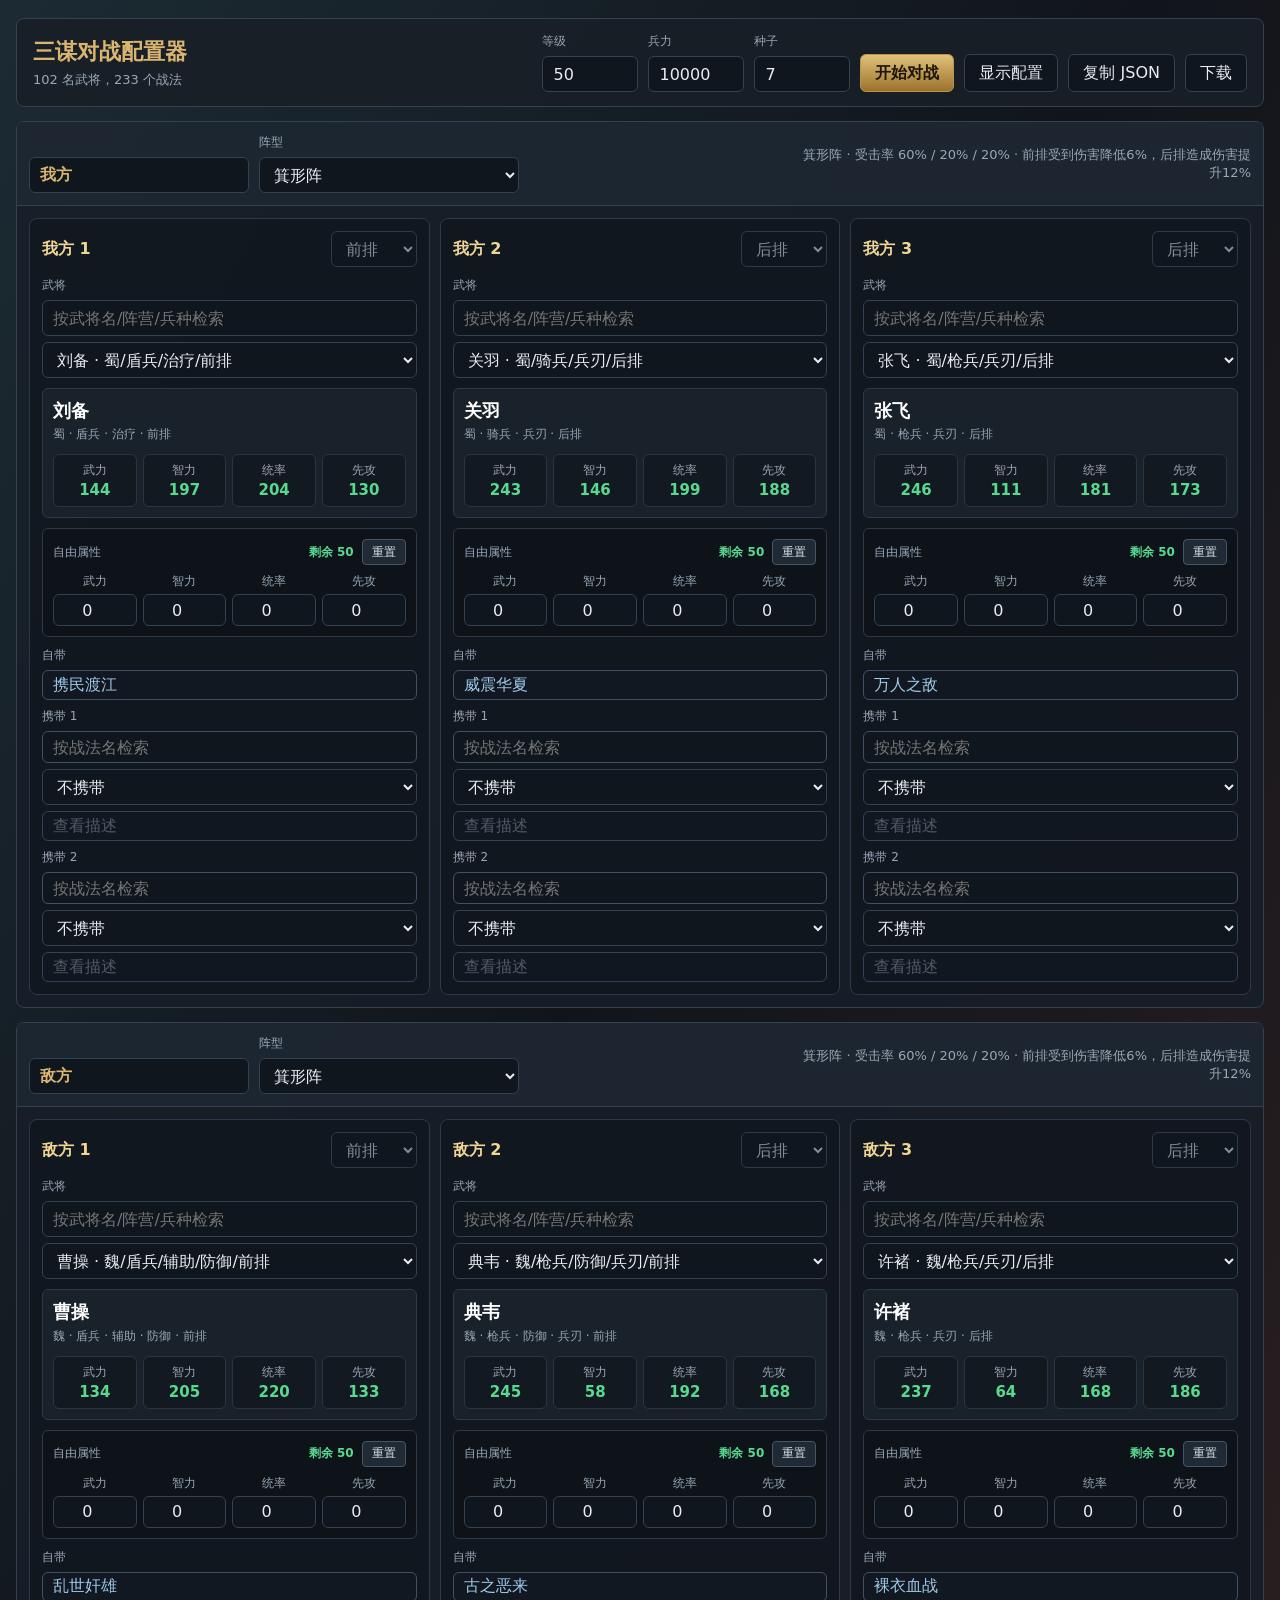
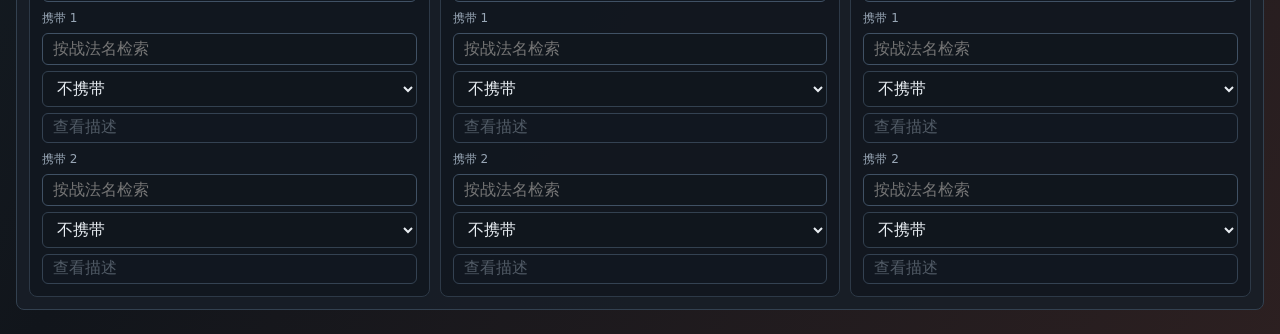
==== web/index.html @ d530744b "Initial release of Sanmou battle simulator" ====
<!doctype html>
<html lang="zh-CN">
  <head>
    <meta charset="utf-8" />
    <meta name="viewport" content="width=device-width, initial-scale=1" />
    <title>三谋对战配置器</title>
    <link rel="stylesheet" href="./styles.css?v=20260917-round-nav" />
  </head>
  <body>
    <main class="app-shell">
      <header class="topbar">
        <div>
          <h1>三谋对战配置器</h1>
          <p id="dataStatus">读取本地数据中...</p>
        </div>
        <div class="actions">
          <label class="field compact">
            <span>等级</span>
            <input id="levelInput" type="number" min="5" max="50" value="50" />
          </label>
          <label class="field compact">
            <span>兵力</span>
            <input id="troopsInput" type="number" min="1" step="100" value="10000" />
          </label>
          <label class="field compact">
            <span>种子</span>
            <input id="seedInput" type="number" value="7" />
          </label>
          <button id="simulateButton" class="primary-button" type="button">开始对战</button>
          <button id="toggleConfigButton" type="button" aria-expanded="false">显示配置</button>
          <button id="copyButton" type="button">复制 JSON</button>
          <button id="downloadButton" type="button">下载</button>
        </div>
      </header>

      <section class="workspace" id="workspace">
        <section class="teams" id="teams"></section>
        <aside class="preview" id="configPreview" hidden>
          <div class="preview-head">
            <h2>对战配置</h2>
            <button id="resetButton" type="button">重置</button>
          </div>
          <pre id="jsonOutput"></pre>
        </aside>
      </section>

      <section id="battleResult" class="battle-result" hidden>
        <div id="battleSummary" class="battle-summary"></div>
        <div id="battleStats" class="battle-stats"></div>
        <details class="battle-log-panel">
          <summary>查看逐回合战斗明细</summary>
          <div class="battle-log-layout">
            <nav id="battleRoundNav" class="battle-round-nav" aria-label="战报回合"></nav>
            <div id="battleLog" tabindex="0" aria-label="逐回合战斗明细"></div>
          </div>
        </details>
      </section>
    </main>
    <div id="generalStateTooltip" class="general-state-tooltip" role="dialog" aria-label="武将当前状态" hidden></div>
    <div id="skillDescriptionDialog" class="skill-description-dialog" role="dialog" aria-labelledby="skillDescriptionTitle" hidden>
      <div class="skill-description-panel">
        <button class="skill-description-close" type="button" aria-label="关闭战法描述">×</button>
        <div class="skill-description-kicker">满级原始文本描述</div>
        <h2 id="skillDescriptionTitle"></h2>
        <div id="skillDescriptionMeta" class="skill-description-meta"></div>
        <p id="skillDescriptionText" class="skill-description-text"></p>
      </div>
    </div>

    <template id="teamTemplate">
      <article class="team-panel">
        <div class="team-head">
          <div class="team-title">
            <input class="team-name" />
            <label class="field formation-field">
              <span>阵型</span>
              <select class="formation-select"></select>
            </label>
          </div>
          <span class="team-meta"></span>
        </div>
        <div class="slots"></div>
      </article>
    </template>

    <template id="slotTemplate">
      <article class="general-slot">
        <div class="slot-title">
          <span class="slot-index"></span>
          <select class="position-select" aria-label="阵位">
            <option value="front">前排</option>
            <option value="back">后排</option>
          </select>
        </div>
        <label class="field">
          <span class="general-label">武将</span>
          <input class="general-search" type="search" placeholder="按武将名/阵营/兵种检索" />
          <select class="general-select"></select>
        </label>
        <div class="general-card">
          <div>
            <strong class="general-name">-</strong>
            <span class="general-tags"></span>
          </div>
          <dl class="stats">
            <div><dt>武力</dt><dd data-stat="force">0</dd></div>
            <div><dt>智力</dt><dd data-stat="intellect">0</dd></div>
            <div><dt>统率</dt><dd data-stat="command">0</dd></div>
            <div><dt>先攻</dt><dd data-stat="initiative">0</dd></div>
          </dl>
        </div>
        <div class="allocation">
          <div class="allocation-head">
            <span>自由属性</span>
            <div class="allocation-actions">
              <strong class="allocation-left">剩余 50</strong>
              <button class="allocation-reset" type="button" title="重置自由属性">重置</button>
            </div>
          </div>
          <div class="allocation-grid">
            <label>
              <span>武力</span>
              <input class="alloc-input" data-alloc="force" type="number" min="0" max="50" value="0" />
            </label>
            <label>
              <span>智力</span>
              <input class="alloc-input" data-alloc="intellect" type="number" min="0" max="50" value="0" />
            </label>
            <label>
              <span>统率</span>
              <input class="alloc-input" data-alloc="command" type="number" min="0" max="50" value="0" />
            </label>
            <label>
              <span>先攻</span>
              <input class="alloc-input" data-alloc="initiative" type="number" min="0" max="50" value="0" />
            </label>
          </div>
        </div>
        <div class="skills">
          <label class="field">
            <span>自带</span>
            <button class="skill-detail-button innate-skill" type="button" aria-controls="skillDescriptionDialog" aria-expanded="false" disabled>未配置</button>
          </label>
          <label class="field">
            <span>携带 1</span>
            <input class="skill-search" data-skill-search="1" type="search" placeholder="按战法名检索" />
            <select class="extra-skill" data-skill-slot="1"></select>
            <button class="skill-detail-button" data-skill-detail="1" type="button" aria-controls="skillDescriptionDialog" aria-expanded="false" disabled>查看描述</button>
          </label>
          <label class="field">
            <span>携带 2</span>
            <input class="skill-search" data-skill-search="2" type="search" placeholder="按战法名检索" />
            <select class="extra-skill" data-skill-slot="2"></select>
            <button class="skill-detail-button" data-skill-detail="2" type="button" aria-controls="skillDescriptionDialog" aria-expanded="false" disabled>查看描述</button>
          </label>
        </div>
      </article>
    </template>

    <script src="./app.js?v=20260917-round-nav"></script>
  </body>
</html>
---- web/styles.css ----
:root {
  color-scheme: dark;
  --bg: #11151b;
  --panel: #181f27;
  --panel-2: #202a35;
  --line: #334150;
  --text: #e8edf2;
  --muted: #99a7b6;
  --gold: #d9b56f;
  --green: #59d990;
  --red: #d96a59;
  --focus: #82b1ff;
}

* {
  box-sizing: border-box;
}

body {
  margin: 0;
  min-height: 100vh;
  background:
    linear-gradient(120deg, rgba(29, 46, 55, 0.88), rgba(17, 21, 27, 0.98) 48%, rgba(50, 34, 34, 0.82)),
    var(--bg);
  color: var(--text);
  font-family:
    "Microsoft YaHei",
    "PingFang SC",
    "Noto Sans CJK SC",
    system-ui,
    sans-serif;
}

button,
input,
select {
  font: inherit;
}

button,
select,
input {
  border: 1px solid var(--line);
  background: #10161d;
  color: var(--text);
  border-radius: 6px;
}

button {
  min-height: 38px;
  padding: 0 14px;
  cursor: pointer;
}

button:hover {
  border-color: var(--gold);
  color: #fff2cd;
}

.primary-button {
  border-color: #b99551;
  background: linear-gradient(180deg, #e0c27b, #9c722b);
  color: #1c1509;
  font-weight: 700;
}

.primary-button:hover {
  border-color: #f2d892;
  color: #0e0902;
}

input,
select {
  width: 100%;
  min-height: 36px;
  padding: 0 10px;
}

input:focus,
select:focus,
button:focus {
  outline: 2px solid color-mix(in srgb, var(--focus), transparent 50%);
  outline-offset: 1px;
}

select:disabled {
  color: var(--muted);
  cursor: not-allowed;
  opacity: 0.82;
}

.app-shell {
  width: min(1540px, calc(100vw - 32px));
  margin: 0 auto;
  padding: 18px 0 24px;
}

.topbar {
  display: flex;
  align-items: center;
  justify-content: space-between;
  gap: 16px;
  padding: 14px 16px;
  border: 1px solid var(--line);
  background: rgba(24, 31, 39, 0.92);
  border-radius: 8px;
}

h1,
h2,
p {
  margin: 0;
}

h1 {
  color: var(--gold);
  font-size: 22px;
  font-weight: 700;
}

h2 {
  font-size: 16px;
  color: #f0d695;
}

#dataStatus {
  margin-top: 4px;
  color: var(--muted);
  font-size: 13px;
}

.actions {
  display: flex;
  align-items: end;
  gap: 10px;
}

.field {
  display: grid;
  gap: 6px;
}

.field span {
  color: var(--muted);
  font-size: 12px;
}

.field.compact {
  width: 96px;
}

.workspace {
  display: grid;
  grid-template-columns: minmax(0, 1fr);
  gap: 14px;
  margin-top: 14px;
}

.workspace.show-config {
  grid-template-columns: minmax(720px, 1fr) minmax(420px, 0.5fr);
}

.preview[hidden] {
  display: none;
}

.teams {
  display: grid;
  gap: 14px;
}

.team-panel,
.preview {
  border: 1px solid var(--line);
  background: rgba(24, 31, 39, 0.9);
  border-radius: 8px;
}

.team-head,
.preview-head {
  display: flex;
  align-items: center;
  justify-content: space-between;
  gap: 12px;
  padding: 12px;
  border-bottom: 1px solid var(--line);
  background: rgba(32, 42, 53, 0.68);
}

.team-name {
  max-width: 220px;
  color: var(--gold);
  font-weight: 700;
}

.team-title {
  display: grid;
  grid-template-columns: minmax(150px, 220px) minmax(170px, 260px);
  align-items: end;
  gap: 10px;
}

.formation-field {
  min-width: 0;
}

.team-meta {
  color: var(--muted);
  font-size: 13px;
  max-width: 460px;
  text-align: right;
}

.slots {
  display: grid;
  grid-template-columns: repeat(3, minmax(0, 1fr));
  gap: 10px;
  padding: 12px;
}

.general-slot {
  display: grid;
  gap: 10px;
  min-width: 0;
  padding: 12px;
  border: 1px solid #2d3947;
  background: rgba(16, 22, 29, 0.72);
  border-radius: 8px;
}

.slot-title {
  display: flex;
  align-items: center;
  justify-content: space-between;
  gap: 10px;
}

.slot-index {
  color: #f0d695;
  font-weight: 700;
}

.position-select {
  width: 86px;
}

.general-card {
  min-height: 102px;
  padding: 10px;
  border: 1px solid #2d3947;
  background: rgba(32, 42, 53, 0.55);
  border-radius: 6px;
}

.general-name {
  display: block;
  color: #ffffff;
  font-size: 18px;
  line-height: 1.35;
}

.general-tags {
  display: block;
  margin-top: 3px;
  color: var(--muted);
  font-size: 12px;
  min-height: 18px;
}

.stats {
  display: grid;
  grid-template-columns: repeat(4, minmax(0, 1fr));
  gap: 6px;
  margin: 10px 0 0;
}

.stats div {
  min-width: 0;
  padding: 7px 6px;
  border: 1px solid #2b3541;
  background: #121920;
  border-radius: 6px;
  text-align: center;
}

.stats dt {
  color: var(--muted);
  font-size: 12px;
}

.stats dd {
  margin: 2px 0 0;
  color: var(--green);
  font-size: 15px;
  font-weight: 700;
}

.allocation {
  display: grid;
  gap: 8px;
  padding: 10px;
  border: 1px solid #2d3947;
  background: rgba(13, 18, 24, 0.74);
  border-radius: 6px;
}

.allocation-head {
  display: flex;
  align-items: center;
  justify-content: space-between;
  gap: 8px;
  color: var(--muted);
  font-size: 12px;
}

.allocation-left {
  color: var(--green);
  font-size: 12px;
}

.allocation-left.over {
  color: var(--red);
}

.allocation-actions {
  display: flex;
  align-items: center;
  gap: 8px;
}

.allocation-reset {
  min-height: 26px;
  padding: 3px 9px;
  border: 1px solid #455466;
  border-radius: 4px;
  color: #d9e1e8;
  background: #202a34;
  font-size: 12px;
  cursor: pointer;
}

.allocation-reset:hover {
  border-color: var(--gold);
  color: var(--gold);
}

.allocation-grid {
  display: grid;
  grid-template-columns: repeat(4, minmax(0, 1fr));
  gap: 6px;
}

.allocation-grid label {
  display: grid;
  gap: 4px;
  min-width: 0;
}

.allocation-grid span {
  color: var(--muted);
  font-size: 12px;
  text-align: center;
}

.allocation-grid input {
  min-height: 32px;
  padding: 0 4px;
  text-align: center;
}

.skills {
  display: grid;
  gap: 8px;
}

.skill-search {
  min-height: 32px;
  border-color: #405164;
}

.innate-skill {
  color: #f0d695;
}

.skill-detail-button {
  min-height: 30px;
  padding: 0 10px;
  border-color: #405164;
  color: #9fc9e8;
  background: rgba(17, 25, 34, 0.9);
  text-align: left;
  overflow: hidden;
  text-overflow: ellipsis;
  white-space: nowrap;
}

.skill-detail-button:disabled {
  color: #66717d;
  cursor: not-allowed;
  opacity: 0.75;
}

.preview {
  min-height: 720px;
  overflow: hidden;
}

.battle-result {
  margin-top: 14px;
  overflow: hidden;
  border: 1px solid var(--line);
  border-radius: 8px;
  background: rgba(13, 18, 24, 0.72);
}

.battle-summary {
  padding: 14px;
  border-bottom: 1px solid var(--line);
  background: rgba(32, 42, 53, 0.74);
  color: var(--text);
}

.report-scoreboard {
  display: grid;
  grid-template-columns: minmax(0, 1fr) 150px minmax(0, 1fr);
  align-items: center;
  gap: 18px;
}

.team-score {
  display: grid;
  gap: 7px;
  min-width: 0;
}

.team-score.right {
  text-align: right;
}

.team-score-head,
.team-score-values {
  display: flex;
  align-items: center;
  justify-content: space-between;
  gap: 12px;
}

.team-score-head strong {
  overflow: hidden;
  color: var(--gold);
  font-size: 18px;
  text-overflow: ellipsis;
  white-space: nowrap;
}

.team-score-head span,
.team-score-values {
  color: var(--muted);
  font-size: 13px;
}

.team-score-values b {
  color: #d7e8f8;
  font-weight: 600;
}

.team-score.right .team-score-head,
.team-score.right .team-score-values {
  flex-direction: row-reverse;
}

.troop-track {
  height: 7px;
  overflow: hidden;
  border: 1px solid #2f3b48;
  border-radius: 3px;
  background: #0b1015;
}

.troop-track span {
  display: block;
  height: 100%;
  background: #57b9e8;
}

.team-score.right .troop-track span,
.report-team.enemy .troop-track span {
  margin-left: auto;
  background: #ef6b62;
}

.battle-outcome {
  display: grid;
  justify-items: center;
  gap: 2px;
  text-align: center;
}

.battle-outcome span {
  color: var(--gold);
  font-size: 13px;
}

.battle-outcome strong {
  color: var(--green);
  font-family: STKaiti, KaiTi, serif;
  font-size: 52px;
  line-height: 1;
}

.battle-outcome small {
  color: var(--muted);
  font-size: 12px;
}

.battle-stats {
  padding: 14px;
}

.report-armies {
  display: grid;
  grid-template-columns: repeat(2, minmax(0, 1fr));
  gap: 14px;
}

.report-team {
  min-width: 0;
  border: 1px solid #2b3744;
  background: rgba(16, 22, 29, 0.72);
}

.report-team h3 {
  margin: 0;
  padding: 9px 11px;
  border-bottom: 1px solid #2b3744;
  color: #76cfff;
  font-size: 13px;
}

.report-team.enemy h3 {
  color: #ff8b82;
  text-align: right;
}

.general-reports {
  display: grid;
  grid-template-columns: repeat(3, minmax(0, 1fr));
}

.general-report {
  min-width: 0;
  border-right: 1px solid #283440;
}

.general-report:last-child {
  border-right: 0;
}

.general-report.defeated {
  filter: grayscale(0.7);
  opacity: 0.68;
}

.general-report header {
  display: flex;
  align-items: center;
  gap: 8px;
  min-height: 54px;
  padding: 8px;
  border-bottom: 1px solid #202b36;
}

.general-emblem {
  display: grid;
  width: 34px;
  height: 34px;
  flex: 0 0 34px;
  place-items: center;
  border: 1px solid #5d7185;
  border-radius: 50%;
  color: #f3d895;
  background: #253342;
  font-family: STKaiti, KaiTi, serif;
  font-size: 18px;
}

.general-report header strong,
.general-report header span {
  display: block;
}

.general-report header strong {
  overflow: hidden;
  color: #f0d695;
  font-size: 14px;
  text-overflow: ellipsis;
  white-space: nowrap;
}

.general-report header span {
  margin-top: 2px;
  color: var(--muted);
  font-size: 11px;
}

.general-troops {
  display: grid;
  gap: 5px;
  padding: 8px;
  color: #d7e8f8;
  font-size: 11px;
  text-align: center;
}

.general-totals {
  display: flex;
  flex-wrap: wrap;
  gap: 5px 10px;
  padding: 0 8px 8px;
  color: var(--muted);
  font-size: 11px;
}

.general-totals b {
  color: var(--text);
}

.skill-report-list {
  border-top: 1px solid #202b36;
}

.skill-report-row {
  display: grid;
  gap: 4px;
  min-height: 53px;
  padding: 7px 8px;
  border-bottom: 1px solid #202b36;
}

.skill-report-row:last-child {
  border-bottom: 0;
}

.skill-report-name,
.skill-report-values {
  display: flex;
  align-items: center;
  justify-content: space-between;
  gap: 6px;
}

.skill-report-name strong {
  overflow: hidden;
  color: var(--gold);
  font-size: 12px;
  font-weight: 500;
  text-overflow: ellipsis;
  white-space: nowrap;
}

.skill-report-name span,
.skill-report-values {
  color: var(--muted);
  font-size: 11px;
}

.damage-value {
  color: #ef8178;
}

.healing-value {
  color: var(--green);
}

.stats-empty {
  padding: 9px;
  color: var(--muted);
  font-size: 12px;
}

.battle-log-panel {
  border-top: 1px solid #263241;
}

.battle-log-panel summary {
  padding: 11px 14px;
  color: var(--gold);
  cursor: pointer;
  font-size: 13px;
}

.battle-log-layout {
  display: grid;
  grid-template-columns: 72px minmax(0, 1fr);
  border-top: 1px solid #263241;
}

.battle-round-nav {
  display: flex;
  flex-direction: column;
  gap: 2px;
  max-height: 420px;
  padding: 7px 5px;
  overflow-y: auto;
  border-right: 1px solid #263241;
  background: #111922;
}

.battle-round-button {
  min-height: 32px;
  width: 100%;
  padding: 4px;
  border: 0;
  border-left: 2px solid transparent;
  border-radius: 0;
  color: var(--muted);
  background: transparent;
  font-size: 12px;
  cursor: pointer;
}

.battle-round-button:hover,
.battle-round-button:focus-visible {
  color: var(--text);
  background: #253342;
}

.battle-round-button.active {
  border-left-color: var(--gold);
  color: var(--gold);
  background: #25313a;
}

#battleLog {
  min-width: 0;
  max-height: 420px;
  margin: 0;
  padding: 12px 14px;
  overflow: auto;
  color: #dbe8f4;
  background: #0d1218;
  font-size: 12px;
  line-height: 1.55;
  white-space: pre-wrap;
}

.battle-log-round + .battle-log-round {
  margin-top: 12px;
  padding-top: 10px;
  border-top: 1px solid #283440;
}

.battle-log-round h3 {
  margin: 0 0 6px;
  color: var(--gold);
  font-size: 12px;
  font-weight: 600;
}

.round-action-order {
  color: #f0ce8d;
}

.battle-log-line {
  min-height: 19px;
}

.log-general-name {
  display: inline;
  min-height: 0;
  margin: 0;
  padding: 0;
  border: 0;
  border-bottom: 1px solid currentColor;
  border-radius: 0;
  color: #5bc6fa;
  background: transparent;
  font: inherit;
  cursor: pointer;
}

.log-general-name.enemy {
  color: #ff6e65;
}

.general-state-tooltip {
  position: fixed;
  z-index: 1000;
  width: min(330px, calc(100vw - 20px));
  max-height: min(620px, calc(100vh - 20px));
  overflow: auto;
  border: 1px solid #596573;
  box-shadow: 0 10px 30px rgba(0, 0, 0, 0.55);
  color: #e5e9ed;
  background: rgba(4, 7, 10, 0.98);
  pointer-events: auto;
}

.general-state-tooltip[hidden] {
  display: none;
}

.skill-description-dialog {
  position: fixed;
  z-index: 1100;
  width: min(420px, calc(100vw - 24px));
}

.skill-description-dialog[hidden] {
  display: none;
}

.skill-description-panel {
  position: relative;
  max-height: min(520px, calc(100vh - 24px));
  overflow: auto;
  padding: 16px 18px 18px;
  border: 1px solid #66717d;
  border-radius: 8px;
  background: #0a0f15;
  box-shadow: 0 18px 50px rgba(0, 0, 0, 0.62);
}

.skill-description-kicker {
  margin-bottom: 6px;
  color: #aab3bc;
  font-size: 12px;
}

.skill-description-panel h2 {
  color: #f0d695;
  font-size: 17px;
}

.skill-description-meta {
  margin-top: 5px;
  color: #8aa8c0;
  font-size: 13px;
}

.skill-description-text {
  margin-top: 12px;
  color: #e5e9ed;
  font-size: 14px;
  line-height: 1.65;
  white-space: pre-wrap;
}

.skill-description-close {
  position: absolute;
  top: 8px;
  right: 8px;
  width: 30px;
  min-height: 30px;
  padding: 0;
  border: 0;
  color: #cbd3da;
  background: transparent;
  font-size: 22px;
  line-height: 30px;
}

.state-tooltip-close {
  position: sticky;
  top: 4px;
  z-index: 1;
  float: right;
  width: 26px;
  height: 26px;
  margin: 4px 4px -30px 0;
  padding: 0;
  border: 0;
  color: #cbd3da;
  background: #151b21;
  font-size: 18px;
  line-height: 26px;
}

.state-effect.mixed strong {
  color: var(--gold);
}

.state-tooltip-general + .state-tooltip-general {
  border-top: 1px solid #66717d;
}

.state-tooltip-general header {
  display: flex;
  align-items: baseline;
  justify-content: space-between;
  gap: 10px;
  padding: 8px 10px;
  border-bottom: 1px solid #313942;
}

.state-tooltip-general header strong {
  color: #68caff;
  font-size: 14px;
}

.state-tooltip-general header span {
  color: #aab3bc;
  font-size: 11px;
}

.state-value-list,
.state-rate-list {
  display: grid;
  grid-template-columns: repeat(2, minmax(0, 1fr));
  gap: 2px 14px;
  margin: 0;
  padding: 7px 10px;
}

.state-rate-list {
  border-top: 1px solid #313942;
  border-bottom: 1px solid #596573;
}

.state-value-list div,
.state-rate-list div {
  display: flex;
  justify-content: space-between;
  gap: 6px;
  min-width: 0;
}

.state-value-list dt,
.state-rate-list dt,
.state-value-list dd,
.state-rate-list dd {
  margin: 0;
  font-size: 12px;
  white-space: nowrap;
}

.state-value-list dt,
.state-rate-list dt {
  color: #b8c0c8;
}

.state-value-list dd,
.state-rate-list dd {
  color: #f0f2f4;
}

.state-effect-list {
  display: grid;
  padding: 5px 10px 8px;
}

.state-effect {
  display: grid;
  grid-template-columns: auto 1fr;
  gap: 1px 5px;
  padding: 3px 0;
  border-bottom: 1px solid #242a31;
  font-size: 12px;
}

.state-effect:last-child {
  border-bottom: 0;
}

.state-effect strong {
  color: #55c5ff;
  font-weight: 500;
}

.state-effect.negative strong {
  color: #ff625a;
}

.state-effect span {
  min-width: 0;
  color: #dde2e6;
}

.state-effect small {
  grid-column: 1 / -1;
  color: #a6afb8;
  font-size: 10px;
}

.state-empty {
  padding: 5px 0;
  color: #87919b;
  font-size: 12px;
}

#jsonOutput {
  height: calc(100% - 63px);
  min-height: 650px;
  margin: 0;
  padding: 14px;
  overflow: auto;
  color: #dbe8f4;
  background: #0d1218;
  font-size: 12px;
  line-height: 1.55;
  white-space: pre;
}

.toast {
  color: var(--green);
}

.error {
  color: var(--red);
}

@media (max-width: 1180px) {
  .workspace,
  .workspace.show-config {
    grid-template-columns: 1fr;
  }

  .preview {
    min-height: 420px;
  }

  .report-armies {
    grid-template-columns: 1fr;
  }
}

@media (max-width: 820px) {
  .battle-log-layout {
    grid-template-columns: 56px minmax(0, 1fr);
  }

  #battleLog {
    padding: 10px;
  }
  .app-shell {
    width: min(100vw - 16px, 1540px);
    padding-top: 8px;
  }

  .topbar,
  .actions {
    align-items: stretch;
    flex-direction: column;
  }

  .team-head,
  .team-title {
    align-items: stretch;
    grid-template-columns: 1fr;
  }

  .team-head {
    flex-direction: column;
  }

  .team-meta {
    max-width: none;
    text-align: left;
  }

  .field.compact {
    width: 100%;
  }

  .slots {
    grid-template-columns: 1fr;
  }

  .report-scoreboard {
    grid-template-columns: 1fr;
  }

  .battle-outcome {
    grid-row: 1;
  }

  .team-score.right,
  .report-team.enemy h3 {
    text-align: left;
  }

  .team-score.right .team-score-head,
  .team-score.right .team-score-values {
    flex-direction: row;
  }

  .general-reports {
    grid-template-columns: 1fr;
  }

  .general-report {
    border-right: 0;
    border-bottom: 1px solid #283440;
  }

  .general-report:last-child {
    border-bottom: 0;
  }
}
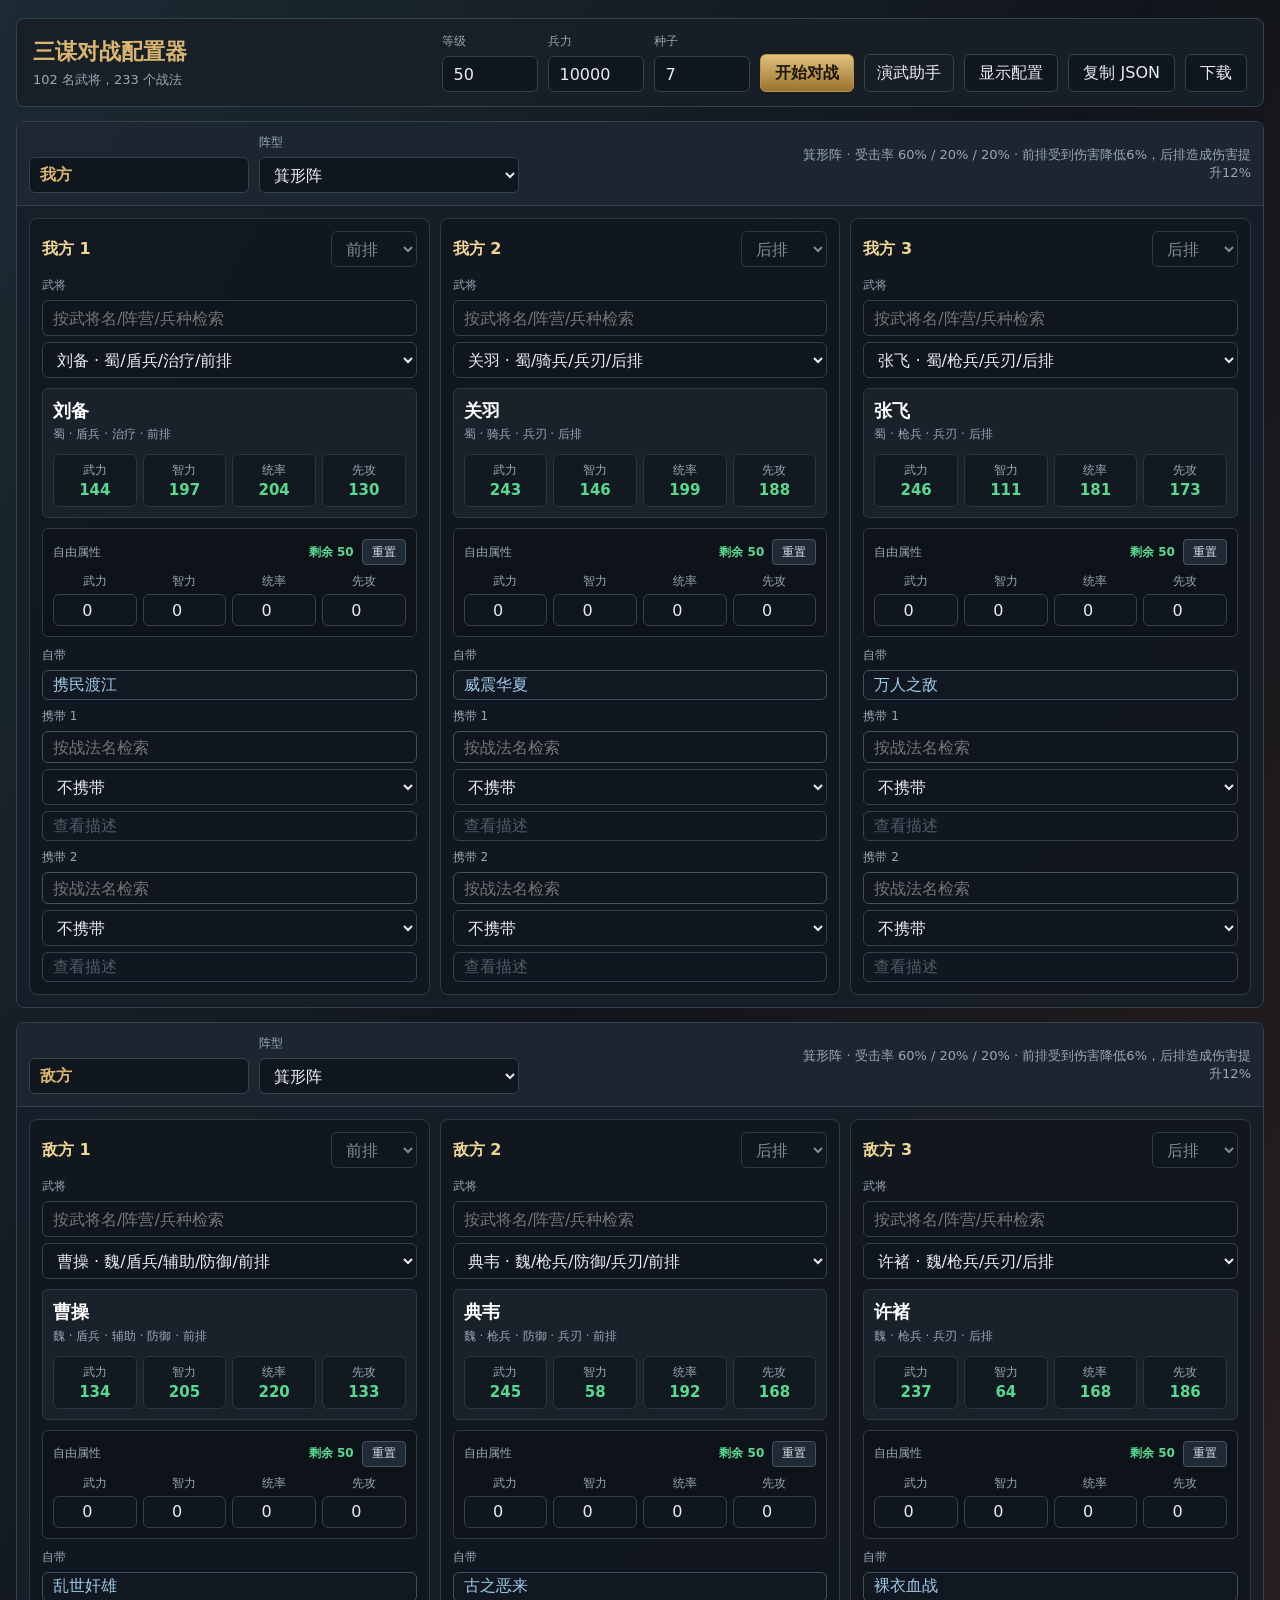
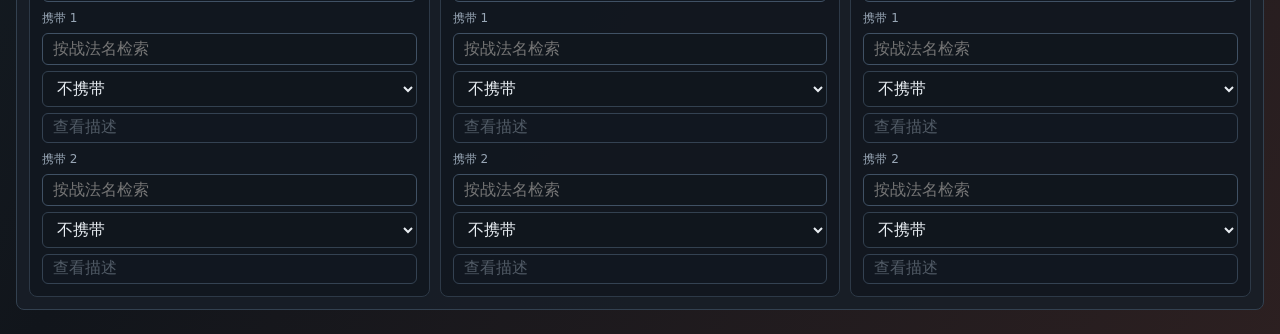
==== commit a8cdb83e: "feat: add arena drafting advisor" ====
--- a/web/index.html
+++ b/web/index.html
@@ -27,6 +27,7 @@
             <input id="seedInput" type="number" value="7" />
           </label>
           <button id="simulateButton" class="primary-button" type="button">开始对战</button>
+          <a class="arena-link" href="./arena.html">演武助手</a>
           <button id="toggleConfigButton" type="button" aria-expanded="false">显示配置</button>
           <button id="copyButton" type="button">复制 JSON</button>
           <button id="downloadButton" type="button">下载</button>
--- a/web/styles.css
+++ b/web/styles.css
@@ -10,6 +10,23 @@
   --green: #59d990;
   --red: #d96a59;
   --focus: #82b1ff;
+}
+
+.arena-link {
+  display: inline-flex;
+  align-items: center;
+  min-height: 38px;
+  padding: 0 12px;
+  border: 1px solid var(--line);
+  border-radius: 6px;
+  color: var(--text);
+  text-decoration: none;
+  white-space: nowrap;
+}
+
+.arena-link:hover {
+  border-color: var(--gold);
+  color: #fff2cd;
 }
 
 * {
